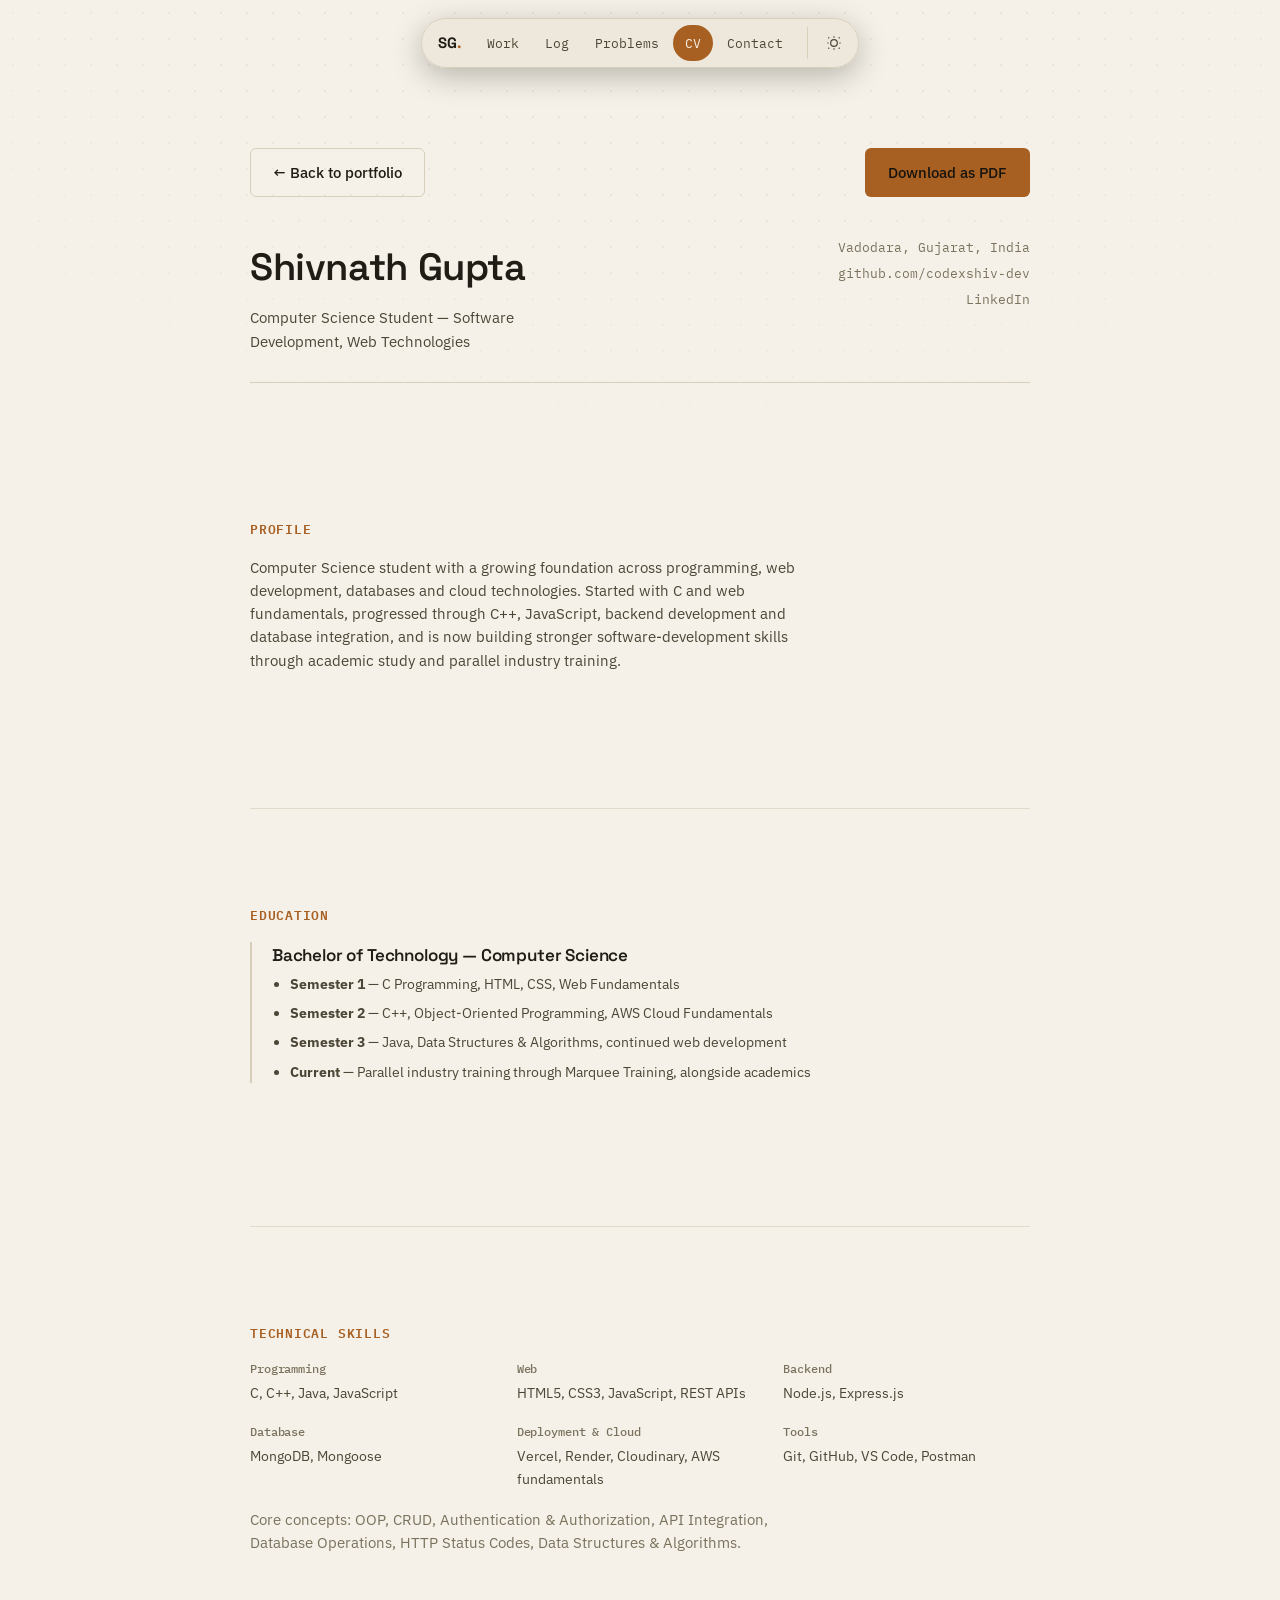
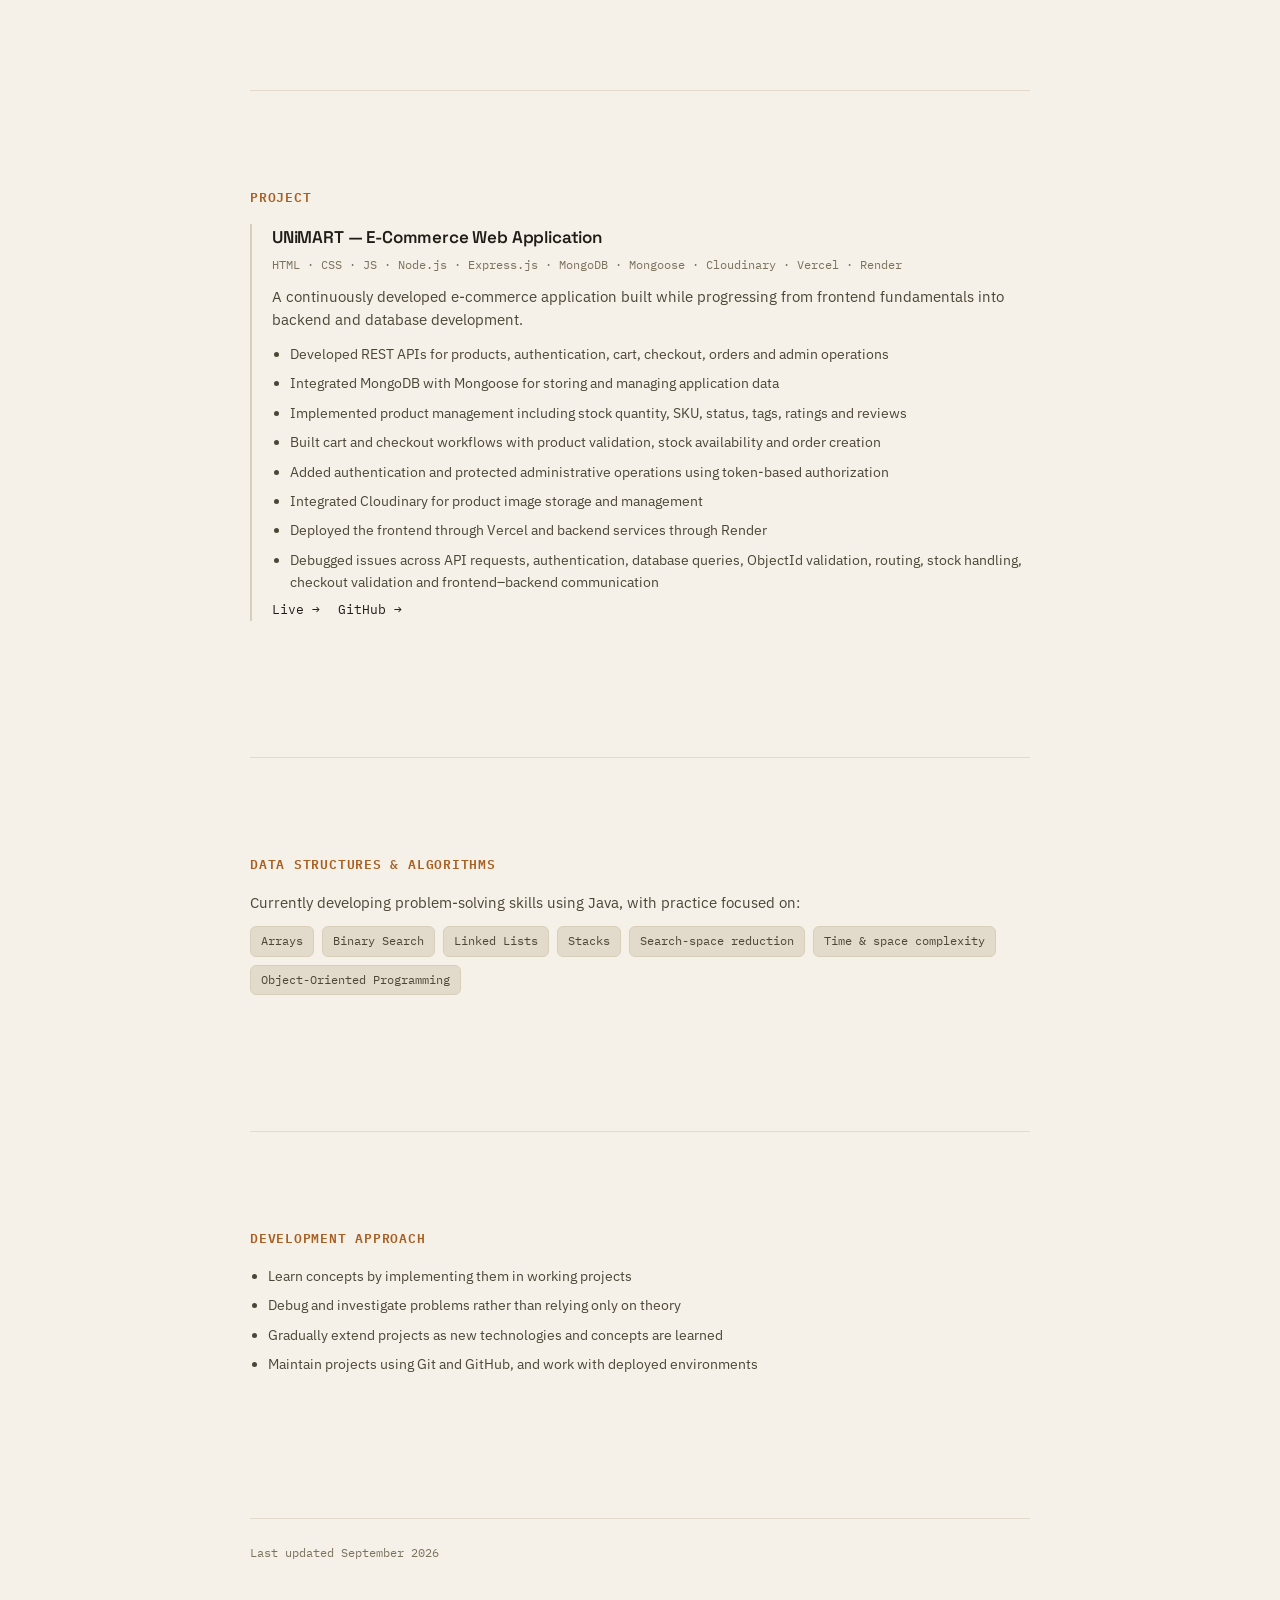
==== cv.html @ ba87f803 "polish responsive portfolio and contact" ====
<!doctype html>
<html lang="en">
  <head>
    <meta charset="UTF-8" />
    <meta name="viewport" content="width=device-width, initial-scale=1.0" />
    <title>CV — Shivnath Gupta</title>
    <meta name="description" content="CV of Shivnath Gupta — B.Tech CSE student, web &amp; backend development, UNiMART project." />
    <meta name="theme-color" content="#131210" />
    <link rel="icon" href="assets/icons/icon.svg" type="image/svg+xml" />

    <link rel="preconnect" href="https://fonts.googleapis.com" />
    <link rel="preconnect" href="https://fonts.gstatic.com" crossorigin />
    <link
      href="https://fonts.googleapis.com/css2?family=Space+Grotesk:wght@500;600;700&family=IBM+Plex+Sans:wght@400;500&family=IBM+Plex+Mono:wght@400;500&display=swap"
      rel="stylesheet" />

    <link rel="stylesheet" href="css/style.css" />
    <link rel="stylesheet" href="css/cv.css" />

    <script>
      (function () {
        var saved = localStorage.getItem("theme");
        var wantsLight =
          saved === "light" ||
          (!saved && window.matchMedia("(prefers-color-scheme: light)").matches);
        if (wantsLight) document.documentElement.classList.add("light-init");
      })();
    </script>
  </head>

  <body>
    <div class="texture" aria-hidden="true"></div>

    <div class="nav-shell no-print">
      <nav class="nav" aria-label="Primary">
        <a href="index.html#top" class="logo">SG<span class="dot">.</span></a>
        <div class="nav-links">
          <a href="index.html#work">Work</a>
          <a href="index.html#log">Log</a>
          <a href="index.html#problems">Problems</a>
          <a href="cv.html" class="active">CV</a>
          <a href="index.html#contact">Contact</a>
        </div>
        <div class="nav-tools">
          <button class="icon-btn" id="themeToggle" aria-label="Toggle light and dark theme">
            <svg id="themeIcon" viewBox="0 0 24 24" fill="none" stroke="currentColor" stroke-width="1.8">
              <path d="M21 12.5A8.5 8.5 0 1 1 11.5 3a7 7 0 0 0 9.5 9.5Z" />
            </svg>
          </button>
        </div>
      </nav>
    </div>

    <main class="wrap cv-page">
      <div class="cv-actions no-print">
        <a href="index.html#top" class="btn btn-line">← Back to portfolio</a>
        <button class="btn btn-solid" id="printBtn">Download as PDF</button>
      </div>

      <header class="cv-header">
        <div>
          <h1>Shivnath Gupta</h1>
          <p class="cv-role">Computer Science Student — Software Development, Web Technologies</p>
        </div>
        <div class="cv-meta mono">
          <span>Vadodara, Gujarat, India</span>
          <a href="https://github.com/codexshiv-dev" target="_blank" rel="noopener">github.com/codexshiv-dev</a>
          <a href="https://www.linkedin.com/in/shivnath-g-660b09253" target="_blank" rel="noopener">LinkedIn</a>
        </div>
      </header>

      <section class="cv-section">
        <h2>Profile</h2>
        <p>
          Computer Science student with a growing foundation across programming,
          web development, databases and cloud technologies. Started with C and
          web fundamentals, progressed through C++, JavaScript, backend
          development and database integration, and is now building stronger
          software-development skills through academic study and parallel
          industry training.
        </p>
      </section>

      <section class="cv-section">
        <h2>Education</h2>
        <div class="cv-entry">
          <div class="cv-entry-head">
            <h3>Bachelor of Technology — Computer Science</h3>
          </div>
          <ul class="cv-list">
            <li><strong>Semester 1</strong> — C Programming, HTML, CSS, Web Fundamentals</li>
            <li><strong>Semester 2</strong> — C++, Object-Oriented Programming, AWS Cloud Fundamentals</li>
            <li><strong>Semester 3</strong> — Java, Data Structures &amp; Algorithms, continued web development</li>
            <li><strong>Current</strong> — Parallel industry training through Marquee Training, alongside academics</li>
          </ul>
        </div>
      </section>

      <section class="cv-section">
        <h2>Technical Skills</h2>
        <div class="cv-skill-grid">
          <div><h4>Programming</h4><p>C, C++, Java, JavaScript</p></div>
          <div><h4>Web</h4><p>HTML5, CSS3, JavaScript, REST APIs</p></div>
          <div><h4>Backend</h4><p>Node.js, Express.js</p></div>
          <div><h4>Database</h4><p>MongoDB, Mongoose</p></div>
          <div><h4>Deployment &amp; Cloud</h4><p>Vercel, Render, Cloudinary, AWS fundamentals</p></div>
          <div><h4>Tools</h4><p>Git, GitHub, VS Code, Postman</p></div>
        </div>
        <p class="cv-concepts">
          Core concepts: OOP, CRUD, Authentication &amp; Authorization, API Integration,
          Database Operations, HTTP Status Codes, Data Structures &amp; Algorithms.
        </p>
      </section>

      <section class="cv-section">
        <h2>Project</h2>
        <div class="cv-entry">
          <div class="cv-entry-head">
            <h3>UNiMART — E-Commerce Web Application</h3>
            <span class="mono cv-stack-line">HTML · CSS · JS · Node.js · Express.js · MongoDB · Mongoose · Cloudinary · Vercel · Render</span>
          </div>
          <p>
            A continuously developed e-commerce application built while
            progressing from frontend fundamentals into backend and database
            development.
          </p>
          <ul class="cv-list">
            <li>Developed REST APIs for products, authentication, cart, checkout, orders and admin operations</li>
            <li>Integrated MongoDB with Mongoose for storing and managing application data</li>
            <li>Implemented product management including stock quantity, SKU, status, tags, ratings and reviews</li>
            <li>Built cart and checkout workflows with product validation, stock availability and order creation</li>
            <li>Added authentication and protected administrative operations using token-based authorization</li>
            <li>Integrated Cloudinary for product image storage and management</li>
            <li>Deployed the frontend through Vercel and backend services through Render</li>
            <li>Debugged issues across API requests, authentication, database queries, ObjectId validation, routing, stock handling, checkout validation and frontend–backend communication</li>
          </ul>
          <div class="cv-links mono">
            <a href="https://codexshiv-dev.github.io/unimart-ecommerce/" target="_blank" rel="noopener">Live →</a>
            <a href="https://github.com/codexshiv-dev" target="_blank" rel="noopener">GitHub →</a>
          </div>
        </div>
      </section>

      <section class="cv-section">
        <h2>Data Structures &amp; Algorithms</h2>
        <p>Currently developing problem-solving skills using Java, with practice focused on:</p>
        <div class="cv-skill-grid cv-tags">
          <span class="tag">Arrays</span>
          <span class="tag">Binary Search</span>
          <span class="tag">Linked Lists</span>
          <span class="tag">Stacks</span>
          <span class="tag">Search-space reduction</span>
          <span class="tag">Time &amp; space complexity</span>
          <span class="tag">Object-Oriented Programming</span>
        </div>
      </section>

      <section class="cv-section">
        <h2>Development Approach</h2>
        <ul class="cv-list">
          <li>Learn concepts by implementing them in working projects</li>
          <li>Debug and investigate problems rather than relying only on theory</li>
          <li>Gradually extend projects as new technologies and concepts are learned</li>
          <li>Maintain projects using Git and GitHub, and work with deployed environments</li>
        </ul>
      </section>

      <footer class="cv-footer mono no-print">
        <span>Last updated September 2026</span>
      </footer>
    </main>

    <script src="js/data.js"></script>
    <script>
      (function () {
        var root = document.documentElement;
        if (root.classList.contains("light-init")) {
          root.classList.remove("light-init");
          document.body.classList.add("light");
        }
        var btn = document.getElementById("themeToggle");
        var icon = document.getElementById("themeIcon");
        var sunPath = "M12 4V2M12 22v-2M4.9 4.9 3.5 3.5M20.5 20.5l-1.4-1.4M4.9 19.1l-1.4 1.4M20.5 3.5l-1.4 1.4M22 12h-2M4 12H2M12 17a5 5 0 1 0 0-10 5 5 0 0 0 0 10Z";
        var moonPath = "M21 12.5A8.5 8.5 0 1 1 11.5 3a7 7 0 0 0 9.5 9.5Z";
        function paint() {
          var light = document.body.classList.contains("light");
          icon.innerHTML = '<path d="' + (light ? sunPath : moonPath) + '"/>';
        }
        paint();
        btn.addEventListener("click", function () {
          document.body.classList.toggle("light");
          localStorage.setItem("theme", document.body.classList.contains("light") ? "light" : "dark");
          paint();
        });
        document.getElementById("printBtn").addEventListener("click", function () {
          window.print();
        });
      })();
    </script>
  </body>
</html>
---- css/style.css ----
/* =========================================================
   TOKENS
   ========================================================= */
:root {
  --bg-0: #131210;
  --bg-1: #1b1a17;
  --bg-2: #242220;
  --line: #35322c;
  --line-soft: #24221e;

  --text-0: #f3efe6;
  --text-1: #b9b2a4;
  --text-2: #7d7669;

  --accent: #c9793a;
  --accent-soft: rgba(201, 121, 58, 0.14);
  --accent-line: rgba(201, 121, 58, 0.35);

  --font-display: "Space Grotesk", "Segoe UI", sans-serif;
  --font-body: "IBM Plex Sans", "Segoe UI", sans-serif;
  --font-mono: "IBM Plex Mono", ui-monospace, monospace;
  --font-pixel: "Press Start 2P", var(--font-mono);

  --container: 1080px;
  --radius: 10px;
  --radius-sm: 6px;

  color-scheme: dark;
}

html.light-init,
body.light {
  --bg-0: #f5f1e8;
  --bg-1: #ece6d9;
  --bg-2: #e2dbcb;
  --line: #d7cfba;
  --line-soft: #e2dbcb;

  --text-0: #201d17;
  --text-1: #4c4636;
  --text-2: #7a725d;

  --accent: #a85f22;
  --accent-soft: rgba(168, 95, 34, 0.12);
  --accent-line: rgba(168, 95, 34, 0.35);

  color-scheme: light;
}

* {
  box-sizing: border-box;
}

html {
  scroll-behavior: smooth;
}

@media (prefers-reduced-motion: reduce) {
  html {
    scroll-behavior: auto;
  }
  *,
  *::before,
  *::after {
    animation-duration: 0.001ms !important;
    animation-iteration-count: 1 !important;
    transition-duration: 0.001ms !important;
    scroll-behavior: auto !important;
  }
}

body {
  margin: 0;
  background: var(--bg-0);
  color: var(--text-0);
  font-family: var(--font-body);
  font-size: 16px;
  line-height: 1.6;
  -webkit-font-smoothing: antialiased;
  transition: background 0.3s ease, color 0.3s ease;
  overflow-x: hidden;
}

.wrap {
  max-width: var(--container);
  margin: 0 auto;
  padding: 0 28px;
}

h1,
h2,
h3,
h4 {
  font-family: var(--font-display);
  font-weight: 600;
  margin: 0;
  letter-spacing: -0.01em;
}

p {
  margin: 0;
  color: var(--text-1);
}

a {
  color: inherit;
  text-decoration: none;
}

img {
  max-width: 100%;
  display: block;
}

::selection {
  background: var(--accent-soft);
  color: var(--text-0);
}

:focus-visible {
  outline: 2px solid var(--accent);
  outline-offset: 3px;
  border-radius: 4px;
}

/* subtle dot-grid texture, contained + faint */
.texture {
  position: fixed;
  inset: 0;
  z-index: -1;
  background-image: radial-gradient(var(--line) 1px, transparent 1px);
  background-size: 26px 26px;
  opacity: 0.35;
  mask-image: radial-gradient(ellipse 80% 60% at 50% 0%, #000 40%, transparent 90%);
}

.mono {
  font-family: var(--font-mono);
}

.section-kicker {
  display: inline-flex;
  align-items: center;
  gap: 8px;
  font-family: var(--font-mono);
  font-size: 12.5px;
  color: var(--text-2);
  margin-bottom: 14px;
}

.section-kicker .n {
  color: var(--accent);
}

.section-head {
  display: flex;
  align-items: flex-end;
  justify-content: space-between;
  gap: 24px;
  margin-bottom: 44px;
  flex-wrap: wrap;
}

.section-head h2 {
  font-size: clamp(26px, 3.4vw, 36px);
}

.section-head .lede {
  max-width: 360px;
  font-size: 15px;
}

section {
  padding: 96px 0;
  border-top: 1px solid var(--line-soft);
}

section:first-of-type {
  border-top: none;
}

/* =========================================================
   NAV
   ========================================================= */
.nav-shell {
  position: fixed;
  top: 18px;
  left: 0;
  right: 0;
  z-index: 100;
  display: flex;
  justify-content: center;
  pointer-events: none;
}

.nav {
  pointer-events: auto;
  display: flex;
  align-items: center;
  gap: 4px;
  background: color-mix(in srgb, var(--bg-1) 78%, transparent);
  border: 1px solid var(--line);
  backdrop-filter: blur(14px);
  -webkit-backdrop-filter: blur(14px);
  border-radius: 999px;
  padding: 6px 8px 6px 16px;
  box-shadow: 0 8px 30px rgba(0, 0, 0, 0.25);
  transition: background 0.3s ease, border-color 0.3s ease;
}

.nav .logo {
  font-family: var(--font-display);
  font-weight: 700;
  font-size: 15px;
  letter-spacing: 0.02em;
  margin-right: 10px;
  color: var(--text-0);
}

.nav .logo .dot {
  color: var(--accent);
}

.nav-links {
  display: flex;
  align-items: center;
  gap: 2px;
}

.nav-links a {
  font-family: var(--font-mono);
  font-size: 12.5px;
  color: var(--text-1);
  padding: 8px 12px;
  border-radius: 999px;
  transition: color 0.2s ease, background 0.2s ease;
  white-space: nowrap;
}

.nav-links a:hover {
  color: var(--text-0);
}

.nav-links a.active {
  color: var(--bg-0);
  background: var(--accent);
}

.nav-tools {
  display: flex;
  align-items: center;
  gap: 4px;
  margin-left: 8px;
  padding-left: 10px;
  border-left: 1px solid var(--line);
}

.icon-btn {
  width: 32px;
  height: 32px;
  display: grid;
  place-items: center;
  border-radius: 50%;
  border: none;
  background: transparent;
  color: var(--text-1);
  cursor: pointer;
  transition: background 0.2s ease, color 0.2s ease;
}

.icon-btn:hover {
  background: var(--bg-2);
  color: var(--text-0);
}

.icon-btn svg {
  width: 16px;
  height: 16px;
}

.nav-menu-btn {
  display: none;
}

@media (max-width: 760px) {
  .nav-links {
    display: none;
  }
  .nav-menu-btn {
    display: grid;
  }
  .nav {
    padding: 6px 8px;
  }
  .nav .logo {
    margin-left: 4px;
  }
}

.mobile-menu {
  position: fixed;
  inset: 0;
  z-index: 99;
  background: color-mix(in srgb, var(--bg-0) 96%, transparent);
  backdrop-filter: blur(10px);
  display: none;
  flex-direction: column;
  align-items: center;
  justify-content: center;
  gap: 6px;
}

.mobile-menu.open {
  display: flex;
}

.mobile-menu a {
  font-family: var(--font-display);
  font-size: 26px;
  padding: 12px 0;
  color: var(--text-1);
}

.mobile-menu a.active {
  color: var(--accent);
}

/* =========================================================
   HERO
   ========================================================= */
.hero {
  padding: 168px 0 96px;
  border-top: none;
}

.hero-grid {
  display: grid;
  grid-template-columns: 1.5fr 1fr;
  gap: 56px;
  align-items: end;
}

.hero-pixel {
  font-family: var(--font-pixel);
  font-size: 10px;
  color: var(--accent);
  line-height: 1.9;
  margin-bottom: 22px;
  display: inline-block;
}

.hero h1 {
  font-size: clamp(38px, 6vw, 64px);
  line-height: 1.06;
  max-width: 14ch;
}

.hero-sub {
  margin-top: 22px;
  font-size: 17px;
  max-width: 46ch;
  color: var(--text-1);
}

.hero-role {
  margin-top: 18px;
  font-family: var(--font-mono);
  font-size: 13.5px;
  color: var(--text-2);
  min-height: 18px;
}

.hero-role .cursor {
  color: var(--accent);
}

.hero-actions {
  display: flex;
  gap: 12px;
  margin-top: 34px;
  flex-wrap: wrap;
}

.btn {
  font-family: var(--font-body);
  font-size: 14.5px;
  font-weight: 500;
  padding: 12px 22px;
  border-radius: var(--radius-sm);
  border: 1px solid transparent;
  cursor: pointer;
  display: inline-flex;
  align-items: center;
  gap: 8px;
  transition: transform 0.15s ease, background 0.2s ease, border-color 0.2s ease, opacity 0.2s ease;
}

.btn:active {
  transform: translateY(1px);
}

.btn-solid {
  background: var(--accent);
  color: #17140f;
}

.btn-solid:hover {
  opacity: 0.88;
}

.btn-line {
  border-color: var(--line);
  color: var(--text-0);
}

.btn-line:hover {
  border-color: var(--accent-line);
  background: var(--accent-soft);
}

.hero-panel {
  border: 1px solid var(--line);
  border-radius: var(--radius);
  background: var(--bg-1);
  padding: 22px;
}

.hero-panel-row {
  display: flex;
  justify-content: space-between;
  padding: 11px 0;
  border-bottom: 1px solid var(--line-soft);
  font-size: 13.5px;
}

.hero-panel-row:last-child {
  border-bottom: none;
}

.hero-panel-row .k {
  color: var(--text-2);
  font-family: var(--font-mono);
  font-size: 12px;
}

.hero-panel-row .v {
  color: var(--text-0);
  text-align: right;
}

/* =========================================================
   PROJECTS
   ========================================================= */
.project {
  border: 1px solid var(--line);
  border-radius: var(--radius);
  background: var(--bg-1);
  padding: 32px;
  margin-bottom: 20px;
  transition: border-color 0.25s ease, transform 0.25s ease;
}

.project:hover {
  border-color: var(--accent-line);
}

.project-top {
  display: flex;
  justify-content: space-between;
  align-items: flex-start;
  gap: 20px;
  flex-wrap: wrap;
}

.project-name {
  font-size: 22px;
  margin-bottom: 6px;
}

.project-tagline {
  color: var(--text-1);
  font-size: 14.5px;
}

.status-pill {
  font-family: var(--font-mono);
  font-size: 11px;
  padding: 5px 10px;
  border-radius: 999px;
  border: 1px solid var(--accent-line);
  color: var(--accent);
  white-space: nowrap;
}

.project-desc {
  margin-top: 18px;
  max-width: 68ch;
  font-size: 15px;
}

.project-stack {
  display: flex;
  flex-wrap: wrap;
  gap: 8px;
  margin-top: 18px;
}

.tag {
  font-family: var(--font-mono);
  font-size: 11.5px;
  padding: 5px 10px;
  border-radius: var(--radius-sm);
  background: var(--bg-2);
  color: var(--text-1);
  border: 1px solid var(--line);
}

.project-details {
  display: grid;
  grid-template-columns: 1fr 1fr;
  gap: 24px;
  margin-top: 24px;
  padding-top: 24px;
  border-top: 1px solid var(--line-soft);
}

.project-details h4 {
  font-family: var(--font-mono);
  font-size: 11.5px;
  color: var(--text-2);
  font-weight: 500;
  margin-bottom: 10px;
  text-transform: none;
}

.project-details ul {
  margin: 0;
  padding-left: 16px;
  font-size: 14px;
  color: var(--text-1);
}

.project-details li {
  margin-bottom: 6px;
}

.project-links {
  display: flex;
  gap: 10px;
  margin-top: 24px;
  flex-wrap: wrap;
}

.project-link {
  font-family: var(--font-mono);
  font-size: 13px;
  padding: 9px 16px;
  border-radius: var(--radius-sm);
  border: 1px solid var(--line);
  display: inline-flex;
  align-items: center;
  gap: 7px;
  transition: border-color 0.2s ease, background 0.2s ease;
}

.project-link:hover {
  border-color: var(--accent-line);
  background: var(--accent-soft);
}

.project-link svg {
  width: 13px;
  height: 13px;
}

.projects-more {
  display: grid;
  grid-template-columns: 1fr 1fr;
  gap: 20px;
}

.project-mini {
  border: 1px solid var(--line);
  border-radius: var(--radius);
  background: var(--bg-1);
  padding: 24px;
}

.project-mini h3 {
  font-size: 17px;
  margin-bottom: 6px;
}

.project-mini p {
  font-size: 13.5px;
}

.project-mini .project-links {
  margin-top: 16px;
}

@media (max-width: 760px) {
  .project-details,
  .projects-more {
    grid-template-columns: 1fr;
  }
}

/* =========================================================
   PROGRESS LOG (timeline)
   ========================================================= */
.log {
  position: relative;
  padding-left: 28px;
  border-left: 1px solid var(--line);
}

.log-item {
  position: relative;
  padding-bottom: 40px;
}

.log-item:last-child {
  padding-bottom: 0;
}

.log-dot {
  position: absolute;
  left: -33px;
  top: 4px;
  width: 9px;
  height: 9px;
  border-radius: 50%;
  background: var(--bg-0);
  border: 2px solid var(--text-2);
}

.log-item.current .log-dot {
  border-color: var(--accent);
  background: var(--accent);
}

.log-stage {
  font-family: var(--font-mono);
  font-size: 12px;
  color: var(--accent);
  margin-bottom: 6px;
}

.log-title {
  font-size: 19px;
  margin-bottom: 8px;
}

.log-detail {
  font-size: 14.5px;
  max-width: 56ch;
}

.log-tags {
  display: flex;
  gap: 8px;
  flex-wrap: wrap;
  margin-top: 12px;
}

/* =========================================================
   PROBLEM SOLVING
   ========================================================= */
.solve-grid {
  display: grid;
  grid-template-columns: 1fr 1fr;
  gap: 40px;
}

.solve-card {
  border: 1px solid var(--line);
  border-radius: var(--radius);
  background: var(--bg-1);
  padding: 28px;
}

.solve-card h3 {
  font-size: 16px;
  margin-bottom: 14px;
}

.solve-topics {
  display: flex;
  flex-wrap: wrap;
  gap: 8px;
}

.solve-links {
  display: flex;
  gap: 10px;
  margin-top: 18px;
  flex-wrap: wrap;
}

.solve-empty-note {
  font-size: 13px;
  color: var(--text-2);
  font-style: normal;
}

@media (max-width: 760px) {
  .solve-grid {
    grid-template-columns: 1fr;
  }
}

/* =========================================================
   LEARNING
   ========================================================= */
.learn-list {
  display: flex;
  flex-direction: column;
  border: 1px solid var(--line);
  border-radius: var(--radius);
  overflow: hidden;
}

.learn-row {
  display: flex;
  align-items: center;
  justify-content: space-between;
  padding: 18px 24px;
  background: var(--bg-1);
}

.learn-row:not(:last-child) {
  border-bottom: 1px solid var(--line-soft);
}

.learn-topic {
  font-size: 15.5px;
  color: var(--text-0);
}

.learn-status {
  display: flex;
  align-items: center;
  gap: 8px;
  font-family: var(--font-mono);
  font-size: 12px;
  color: var(--text-2);
}

.learn-status .led {
  width: 6px;
  height: 6px;
  border-radius: 50%;
  background: var(--text-2);
}

.learn-status.building .led {
  background: var(--accent);
}

.learn-status.practicing .led {
  background: #7fae7f;
}

/* =========================================================
   REMOTE
   ========================================================= */
.remote-panel {
  border: 1px solid var(--accent-line);
  background: var(--accent-soft);
  border-radius: var(--radius);
  padding: 40px;
  display: flex;
  justify-content: space-between;
  align-items: center;
  gap: 32px;
  flex-wrap: wrap;
}

.remote-panel h2 {
  font-size: 24px;
  max-width: 20ch;
}

.remote-panel p {
  margin-top: 10px;
  max-width: 52ch;
  font-size: 14.5px;
}

.remote-types {
  display: flex;
  gap: 8px;
  flex-wrap: wrap;
  margin-top: 16px;
}

/* =========================================================
   CV / CONTACT CTA
   ========================================================= */
.cv-cta {
  display: flex;
  align-items: center;
  justify-content: space-between;
  gap: 32px;
  flex-wrap: wrap;
}

.cv-cta h2 {
  font-size: 26px;
}

.cv-cta p {
  margin-top: 10px;
  max-width: 42ch;
  font-size: 14.5px;
}

.contact {
  padding-bottom: 60px;
}

.contact-grid {
  display: flex;
  gap: 14px;
  flex-wrap: wrap;
}

.contact-card {
  flex: 1;
  min-width: 220px;
  border: 1px solid var(--line);
  border-radius: var(--radius);
  background: var(--bg-1);
  padding: 22px;
  display: flex;
  align-items: center;
  gap: 14px;
  transition: border-color 0.2s ease, background 0.2s ease;
}

.contact-card:hover {
  border-color: var(--accent-line);
}

.contact-card .icon-circle {
  width: 38px;
  height: 38px;
  border-radius: 50%;
  background: var(--bg-2);
  display: grid;
  place-items: center;
  flex-shrink: 0;
}

.contact-card .icon-circle svg {
  width: 17px;
  height: 17px;
  color: var(--accent);
}

.contact-card .label {
  font-family: var(--font-mono);
  font-size: 11px;
  color: var(--text-2);
}

.contact-card .value {
  font-size: 14.5px;
  color: var(--text-0);
  margin-top: 2px;
}

.copy-toast {
  position: fixed;
  bottom: 26px;
  left: 50%;
  transform: translateX(-50%) translateY(20px);
  background: var(--bg-2);
  border: 1px solid var(--line);
  color: var(--text-0);
  font-family: var(--font-mono);
  font-size: 12.5px;
  padding: 10px 18px;
  border-radius: 999px;
  opacity: 0;
  pointer-events: none;
  transition: opacity 0.25s ease, transform 0.25s ease;
  z-index: 200;
}

.copy-toast.show {
  opacity: 1;
  transform: translateX(-50%) translateY(0);
}

/* =========================================================
   FOOTER
   ========================================================= */
footer {
  border-top: 1px solid var(--line-soft);
  padding: 28px 0;
}

.footer-row {
  display: flex;
  justify-content: space-between;
  align-items: center;
  gap: 16px;
  flex-wrap: wrap;
}

.footer-note {
  font-family: var(--font-mono);
  font-size: 12.5px;
  color: var(--text-2);
}

.footer-links {
  display: flex;
  gap: 16px;
}

.footer-links a {
  color: var(--text-2);
  transition: color 0.2s ease;
}

.footer-links a:hover {
  color: var(--accent);
}

.footer-links svg {
  width: 16px;
  height: 16px;
}

/* =========================================================
   REVEAL (single, restrained on-scroll reveal)
   ========================================================= */
.reveal {
  opacity: 0;
  transform: translateY(14px);
  transition: opacity 0.6s ease, transform 0.6s ease;
}

.reveal.in {
  opacity: 1;
  transform: translateY(0);
}

/* =========================================================
   RESPONSIVE
   ========================================================= */
@media (max-width: 900px) {
  .hero-grid {
    grid-template-columns: 1fr;
    gap: 36px;
  }
  .hero {
    padding-top: 132px;
  }
}

@media (max-width: 600px) {
  .wrap {
    padding: 0 20px;
  }
  section {
    padding: 68px 0;
  }
  .hero {
    padding-top: 120px;
  }
  .project {
    padding: 22px;
  }
  .remote-panel,
  .cv-cta {
    padding: 26px;
    flex-direction: column;
    align-items: flex-start;
  }
}
---- css/cv.css ----
.cv-page {
  padding: 148px 0 100px;
  max-width: 780px;
}

.cv-actions {
  display: flex;
  justify-content: space-between;
  margin-bottom: 40px;
  flex-wrap: wrap;
  gap: 12px;
}

.cv-header {
  display: flex;
  justify-content: space-between;
  align-items: flex-start;
  gap: 24px;
  padding-bottom: 28px;
  border-bottom: 1px solid var(--line);
  margin-bottom: 40px;
  flex-wrap: wrap;
}

.cv-header h1 {
  font-size: clamp(28px, 4vw, 38px);
}

.cv-role {
  margin-top: 8px;
  font-size: 15px;
  color: var(--text-1);
  max-width: 40ch;
}

.cv-meta {
  display: flex;
  flex-direction: column;
  gap: 6px;
  font-size: 12.5px;
  text-align: right;
  color: var(--text-2);
}

.cv-meta a:hover {
  color: var(--accent);
}

.cv-section {
  margin-bottom: 40px;
}

.cv-section h2 {
  font-family: var(--font-mono);
  font-size: 13px;
  color: var(--accent);
  text-transform: uppercase;
  letter-spacing: 0.06em;
  margin-bottom: 16px;
}

.cv-section > p {
  font-size: 14.5px;
  max-width: 62ch;
}

.cv-entry {
  border-left: 2px solid var(--line);
  padding-left: 20px;
}

.cv-entry-head h3 {
  font-size: 17px;
  margin-bottom: 4px;
}

.cv-stack-line {
  display: block;
  font-size: 12px;
  color: var(--text-2);
  margin-bottom: 10px;
}

.cv-entry > p {
  font-size: 14.5px;
  margin-bottom: 12px;
}

.cv-list {
  margin: 0;
  padding-left: 18px;
  font-size: 14px;
  color: var(--text-1);
}

.cv-list li {
  margin-bottom: 7px;
}

.cv-skill-grid {
  display: grid;
  grid-template-columns: repeat(3, 1fr);
  gap: 18px 20px;
}

.cv-skill-grid h4 {
  font-family: var(--font-mono);
  font-size: 11.5px;
  color: var(--text-2);
  font-weight: 500;
  margin-bottom: 4px;
}

.cv-skill-grid p {
  font-size: 14px;
}

.cv-tags {
  display: flex;
  flex-wrap: wrap;
  gap: 8px;
  margin-top: 12px;
}

.cv-concepts {
  margin-top: 18px;
  font-size: 13.5px;
  color: var(--text-2);
}

.cv-links {
  display: flex;
  gap: 18px;
  font-size: 13px;
}

.cv-links a:hover {
  color: var(--accent);
}

.cv-footer {
  padding-top: 24px;
  border-top: 1px solid var(--line-soft);
  font-size: 12px;
  color: var(--text-2);
}

@media (max-width: 640px) {
  .cv-header {
    flex-direction: column;
  }
  .cv-meta {
    text-align: left;
  }
  .cv-skill-grid {
    grid-template-columns: 1fr 1fr;
  }
}

/* =========================================================
   PRINT
   ========================================================= */
@media print {
  .texture,
  .nav-shell,
  .no-print {
    display: none !important;
  }
  body {
    background: #fff;
    color: #111;
  }
  .cv-page {
    padding: 0;
    max-width: 100%;
  }
  .cv-section h2 {
    color: #a85f22;
  }
  a {
    color: #111 !important;
  }
  .tag {
    border: 1px solid #ccc;
    background: none;
  }
}
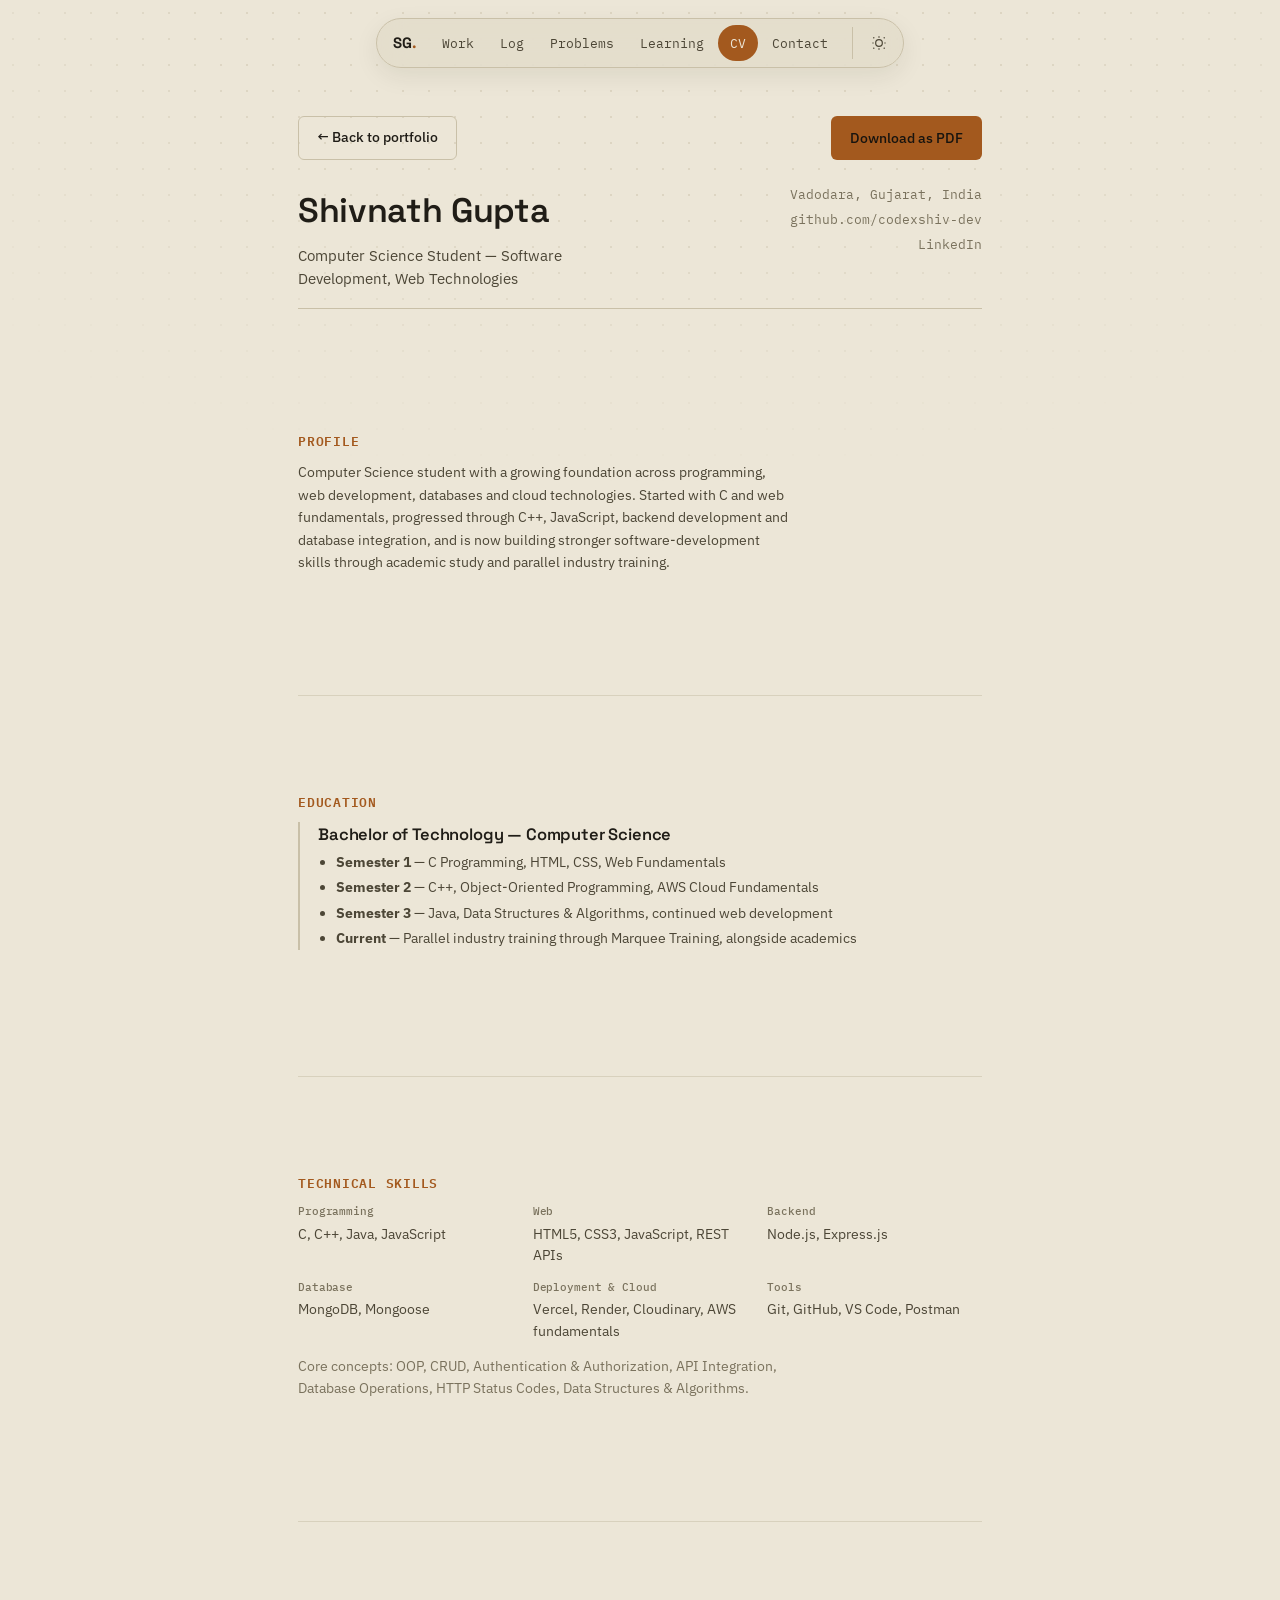
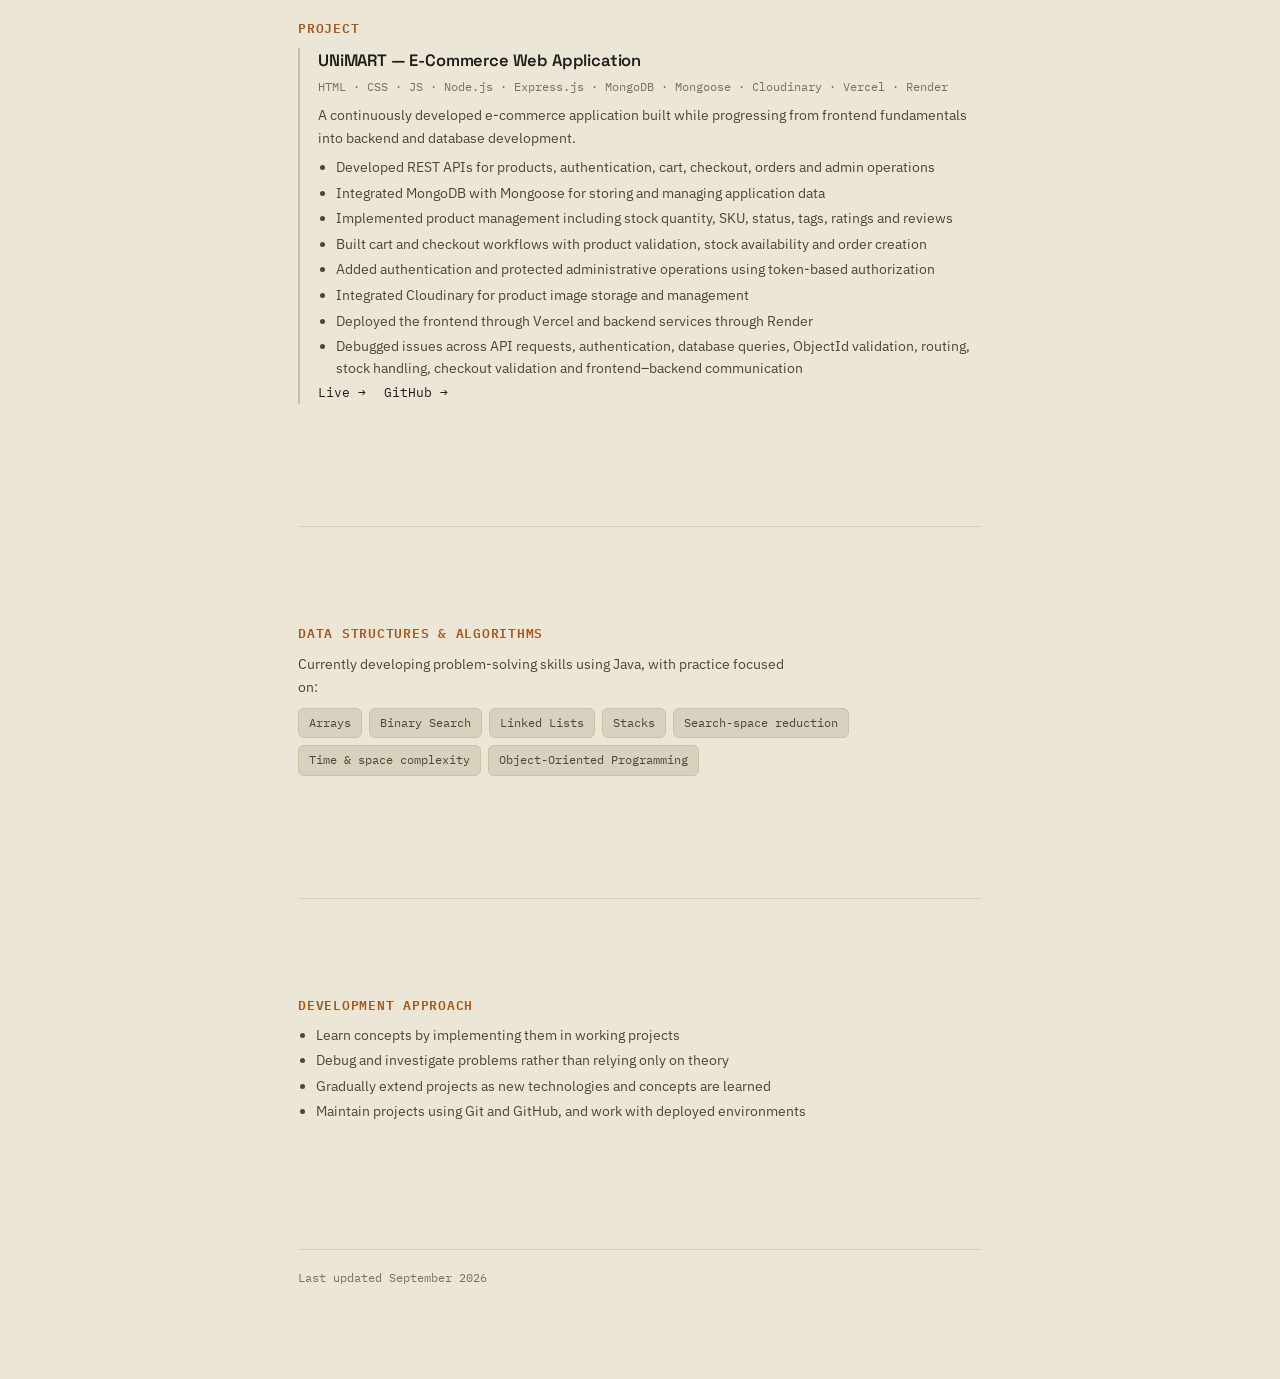
==== commit 8a1a1d9b: "(fix): layout break & polish responsive portfolio and contact" ====
--- a/cv.html
+++ b/cv.html
@@ -38,6 +38,7 @@
           <a href="index.html#work">Work</a>
           <a href="index.html#log">Log</a>
           <a href="index.html#problems">Problems</a>
+          <a href="index.html#learning">Learning</a>
           <a href="cv.html" class="active">CV</a>
           <a href="index.html#contact">Contact</a>
         </div>
@@ -47,8 +48,22 @@
               <path d="M21 12.5A8.5 8.5 0 1 1 11.5 3a7 7 0 0 0 9.5 9.5Z" />
             </svg>
           </button>
+          <button class="icon-btn nav-menu-btn" id="menuBtn" aria-label="Open menu">
+            <svg viewBox="0 0 24 24" fill="none" stroke="currentColor" stroke-width="1.8">
+              <path d="M4 7h16M4 12h16M4 17h16" />
+            </svg>
+          </button>
         </div>
       </nav>
+    </div>
+
+    <div class="mobile-menu" id="mobileMenu">
+      <a href="index.html#work">Work</a>
+      <a href="index.html#log">Log</a>
+      <a href="index.html#problems">Problems</a>
+      <a href="index.html#learning">Learning</a>
+      <a href="cv.html" class="active">CV</a>
+      <a href="index.html#contact">Contact</a>
     </div>
 
     <main class="wrap cv-page">
@@ -195,6 +210,17 @@
         document.getElementById("printBtn").addEventListener("click", function () {
           window.print();
         });
+
+        var menuBtn = document.getElementById("menuBtn");
+        var mobileMenu = document.getElementById("mobileMenu");
+        menuBtn.addEventListener("click", function () {
+          mobileMenu.classList.toggle("open");
+        });
+        Array.prototype.forEach.call(mobileMenu.querySelectorAll("a"), function (a) {
+          a.addEventListener("click", function () {
+            mobileMenu.classList.remove("open");
+          });
+        });
       })();
     </script>
   </body>
--- a/css/style.css
+++ b/css/style.css
@@ -16,6 +16,11 @@
   --accent-soft: rgba(201, 121, 58, 0.14);
   --accent-line: rgba(201, 121, 58, 0.35);
 
+  --dot: #423e35;
+  --dot-opacity: 0.35;
+  --card-shadow: none;
+  --nav-shadow: 0 8px 30px rgba(0, 0, 0, 0.25);
+
   --font-display: "Space Grotesk", "Segoe UI", sans-serif;
   --font-body: "IBM Plex Sans", "Segoe UI", sans-serif;
   --font-mono: "IBM Plex Mono", ui-monospace, monospace;
@@ -30,19 +35,26 @@
 
 html.light-init,
 body.light {
-  --bg-0: #f5f1e8;
-  --bg-1: #ece6d9;
-  --bg-2: #e2dbcb;
-  --line: #d7cfba;
-  --line-soft: #e2dbcb;
+  /* premium paper / technical-workspace tone — warm graphite-tinted
+     off-white rather than a flat, bright white */
+  --bg-0: #ece6d7;
+  --bg-1: #e2dcca;
+  --bg-2: #d8d1bd;
+  --line: #c9c0a8;
+  --line-soft: #d8d1bd;
 
   --text-0: #201d17;
   --text-1: #4c4636;
   --text-2: #7a725d;
 
-  --accent: #a85f22;
-  --accent-soft: rgba(168, 95, 34, 0.12);
-  --accent-line: rgba(168, 95, 34, 0.35);
+  --accent: #a3591e;
+  --accent-soft: rgba(163, 89, 30, 0.12);
+  --accent-line: rgba(163, 89, 30, 0.4);
+
+  --dot: #a89c7d;
+  --dot-opacity: 0.22;
+  --card-shadow: 0 1px 2px rgba(41, 33, 18, 0.05), 0 10px 24px rgba(41, 33, 18, 0.06);
+  --nav-shadow: 0 8px 24px rgba(41, 33, 18, 0.08);
 
   color-scheme: light;
 }
@@ -128,10 +140,11 @@
   position: fixed;
   inset: 0;
   z-index: -1;
-  background-image: radial-gradient(var(--line) 1px, transparent 1px);
+  background-image: radial-gradient(var(--dot) 1px, transparent 1px);
   background-size: 26px 26px;
-  opacity: 0.35;
+  opacity: var(--dot-opacity);
   mask-image: radial-gradient(ellipse 80% 60% at 50% 0%, #000 40%, transparent 90%);
+  transition: opacity 0.3s ease;
 }
 
 .mono {
@@ -204,7 +217,7 @@
   -webkit-backdrop-filter: blur(14px);
   border-radius: 999px;
   padding: 6px 8px 6px 16px;
-  box-shadow: 0 8px 30px rgba(0, 0, 0, 0.25);
+  box-shadow: var(--nav-shadow);
   transition: background 0.3s ease, border-color 0.3s ease;
 }
 
@@ -329,7 +342,7 @@
    HERO
    ========================================================= */
 .hero {
-  padding: 168px 0 96px;
+  padding: 132px 0 50px;
   border-top: none;
 }
 
@@ -419,6 +432,7 @@
 }
 
 .hero-panel {
+  box-shadow: var(--card-shadow);
   border: 1px solid var(--line);
   border-radius: var(--radius);
   background: var(--bg-1);
@@ -452,6 +466,7 @@
    PROJECTS
    ========================================================= */
 .project {
+  box-shadow: var(--card-shadow);
   border: 1px solid var(--line);
   border-radius: var(--radius);
   background: var(--bg-1);
@@ -580,6 +595,7 @@
 }
 
 .project-mini {
+  box-shadow: var(--card-shadow);
   border: 1px solid var(--line);
   border-radius: var(--radius);
   background: var(--bg-1);
@@ -674,6 +690,7 @@
 }
 
 .solve-card {
+  box-shadow: var(--card-shadow);
   border: 1px solid var(--line);
   border-radius: var(--radius);
   background: var(--bg-1);
@@ -714,6 +731,7 @@
    LEARNING
    ========================================================= */
 .learn-list {
+  box-shadow: var(--card-shadow);
   display: flex;
   flex-direction: column;
   border: 1px solid var(--line);
@@ -766,6 +784,7 @@
    REMOTE
    ========================================================= */
 .remote-panel {
+  box-shadow: var(--card-shadow);
   border: 1px solid var(--accent-line);
   background: var(--accent-soft);
   border-radius: var(--radius);
@@ -827,6 +846,8 @@
 }
 
 .contact-card {
+  box-shadow: var(--card-shadow);
+  position: relative;
   flex: 1;
   min-width: 220px;
   border: 1px solid var(--line);
@@ -841,6 +862,13 @@
 
 .contact-card:hover {
   border-color: var(--accent-line);
+}
+
+.contact-card-hit {
+  position: absolute;
+  inset: 0;
+  z-index: 1;
+  border-radius: inherit;
 }
 
 .contact-card .icon-circle {
@@ -851,6 +879,7 @@
   display: grid;
   place-items: center;
   flex-shrink: 0;
+  position: relative;
 }
 
 .contact-card .icon-circle svg {
@@ -859,6 +888,12 @@
   color: var(--accent);
 }
 
+.contact-card-text {
+  position: relative;
+  min-width: 0;
+  overflow-wrap: anywhere;
+}
+
 .contact-card .label {
   font-family: var(--font-mono);
   font-size: 11px;
@@ -869,6 +904,35 @@
   font-size: 14.5px;
   color: var(--text-0);
   margin-top: 2px;
+  word-break: break-word;
+}
+
+.copy-btn {
+  position: relative;
+  z-index: 2;
+  margin-left: auto;
+  width: 30px;
+  height: 30px;
+  flex-shrink: 0;
+  display: grid;
+  place-items: center;
+  border-radius: 50%;
+  border: 1px solid transparent;
+  background: transparent;
+  color: var(--text-2);
+  cursor: pointer;
+  transition: background 0.2s ease, color 0.2s ease, border-color 0.2s ease;
+}
+
+.copy-btn:hover {
+  color: var(--accent);
+  border-color: var(--accent-line);
+  background: var(--accent-soft);
+}
+
+.copy-btn svg {
+  width: 14px;
+  height: 14px;
 }
 
 .copy-toast {
@@ -958,7 +1022,7 @@
     gap: 36px;
   }
   .hero {
-    padding-top: 132px;
+    padding-top: 108px;
   }
 }
 
@@ -967,10 +1031,10 @@
     padding: 0 20px;
   }
   section {
-    padding: 68px 0;
+    padding: 25px 0;
   }
   .hero {
-    padding-top: 120px;
+    padding-top: 90px;
   }
   .project {
     padding: 22px;
--- a/css/cv.css
+++ b/css/cv.css
@@ -1,14 +1,21 @@
 .cv-page {
-  padding: 148px 0 100px;
+  padding: 116px 0 64px;
+  padding-left: clamp(20px, 5vw, 48px);
+  padding-right: clamp(20px, 5vw, 48px);
   max-width: 780px;
 }
 
 .cv-actions {
   display: flex;
   justify-content: space-between;
-  margin-bottom: 40px;
+  margin-bottom: 24px;
   flex-wrap: wrap;
-  gap: 12px;
+  gap: 10px;
+}
+
+.cv-actions .btn {
+  padding: 10px 18px;
+  font-size: 13.5px;
 }
 
 .cv-header {
@@ -16,19 +23,19 @@
   justify-content: space-between;
   align-items: flex-start;
   gap: 24px;
-  padding-bottom: 28px;
+  padding-bottom: 18px;
   border-bottom: 1px solid var(--line);
-  margin-bottom: 40px;
+  margin-bottom: 26px;
   flex-wrap: wrap;
 }
 
 .cv-header h1 {
-  font-size: clamp(28px, 4vw, 38px);
+  font-size: clamp(26px, 4vw, 34px);
 }
 
 .cv-role {
-  margin-top: 8px;
-  font-size: 15px;
+  margin-top: 6px;
+  font-size: 14.5px;
   color: var(--text-1);
   max-width: 40ch;
 }
@@ -36,7 +43,7 @@
 .cv-meta {
   display: flex;
   flex-direction: column;
-  gap: 6px;
+  gap: 5px;
   font-size: 12.5px;
   text-align: right;
   color: var(--text-2);
@@ -47,84 +54,84 @@
 }
 
 .cv-section {
-  margin-bottom: 40px;
+  margin-bottom: 26px;
 }
 
 .cv-section h2 {
   font-family: var(--font-mono);
-  font-size: 13px;
+  font-size: 12.5px;
   color: var(--accent);
   text-transform: uppercase;
   letter-spacing: 0.06em;
-  margin-bottom: 16px;
+  margin-bottom: 10px;
 }
 
 .cv-section > p {
-  font-size: 14.5px;
+  font-size: 14px;
   max-width: 62ch;
 }
 
 .cv-entry {
   border-left: 2px solid var(--line);
-  padding-left: 20px;
+  padding-left: 18px;
 }
 
 .cv-entry-head h3 {
-  font-size: 17px;
-  margin-bottom: 4px;
+  font-size: 16.5px;
+  margin-bottom: 3px;
 }
 
 .cv-stack-line {
   display: block;
-  font-size: 12px;
-  color: var(--text-2);
-  margin-bottom: 10px;
+  font-size: 11.5px;
+  color: var(--text-2);
+  margin-bottom: 8px;
 }
 
 .cv-entry > p {
-  font-size: 14.5px;
-  margin-bottom: 12px;
+  font-size: 14px;
+  margin-bottom: 8px;
 }
 
 .cv-list {
   margin: 0;
   padding-left: 18px;
-  font-size: 14px;
+  font-size: 13.5px;
   color: var(--text-1);
 }
 
 .cv-list li {
-  margin-bottom: 7px;
+  margin-bottom: 4px;
 }
 
 .cv-skill-grid {
   display: grid;
   grid-template-columns: repeat(3, 1fr);
-  gap: 18px 20px;
+  gap: 12px 20px;
 }
 
 .cv-skill-grid h4 {
   font-family: var(--font-mono);
-  font-size: 11.5px;
+  font-size: 11px;
   color: var(--text-2);
   font-weight: 500;
-  margin-bottom: 4px;
+  margin-bottom: 3px;
 }
 
 .cv-skill-grid p {
-  font-size: 14px;
+  font-size: 13.5px;
 }
 
 .cv-tags {
   display: flex;
   flex-wrap: wrap;
-  gap: 8px;
+  gap: 7px;
+  margin-top: 10px;
+}
+
+.cv-concepts {
   margin-top: 12px;
-}
-
-.cv-concepts {
-  margin-top: 18px;
-  font-size: 13.5px;
+  font-size: 13px;
   color: var(--text-2);
 }
 
@@ -139,7 +146,7 @@
 }
 
 .cv-footer {
-  padding-top: 24px;
+  padding-top: 18px;
   border-top: 1px solid var(--line-soft);
   font-size: 12px;
   color: var(--text-2);
@@ -151,9 +158,38 @@
   }
   .cv-meta {
     text-align: left;
+    width: 100%;
+  }
+  .cv-meta a,
+  .cv-meta span {
+    overflow-wrap: anywhere;
   }
   .cv-skill-grid {
     grid-template-columns: 1fr 1fr;
+  }
+}
+
+@media (max-width: 400px) {
+  .cv-actions .btn {
+    padding: 9px 12px;
+    font-size: 12.5px;
+    gap: 5px;
+  }
+}
+
+@media (max-width: 480px) {
+  .cv-page {
+    padding-top: 100px;
+  }
+  .cv-skill-grid {
+    grid-template-columns: 1fr;
+  }
+  .cv-entry {
+    padding-left: 14px;
+  }
+  .cv-links {
+    flex-direction: column;
+    gap: 8px;
   }
 }
 
@@ -161,27 +197,74 @@
    PRINT
    ========================================================= */
 @media print {
+  @page {
+    size: A4;
+    margin: 14mm 12mm;
+  }
+
   .texture,
   .nav-shell,
-  .no-print {
+  .no-print,
+  .mobile-menu {
     display: none !important;
   }
+
+  html,
   body {
     background: #fff;
     color: #111;
   }
+
   .cv-page {
     padding: 0;
     max-width: 100%;
   }
+
+  .cv-header {
+    margin-bottom: 16px;
+    padding-bottom: 12px;
+  }
+
+  .cv-section {
+    margin-bottom: 14px;
+  }
+
   .cv-section h2 {
-    color: #a85f22;
-  }
+    color: #a3591e;
+    margin-bottom: 6px;
+  }
+
+  .cv-entry > p,
+  .cv-section > p {
+    margin-bottom: 6px;
+  }
+
+  .cv-list li {
+    margin-bottom: 3px;
+  }
+
+  .cv-section,
+  .cv-entry,
+  .cv-header {
+    break-inside: avoid;
+  }
+
+  .cv-section h2,
+  .cv-entry-head {
+    break-after: avoid;
+  }
+
   a {
     color: #111 !important;
   }
+
   .tag {
     border: 1px solid #ccc;
     background: none;
-  }
-}
+    color: #333;
+  }
+
+  .cv-footer {
+    display: none;
+  }
+}
